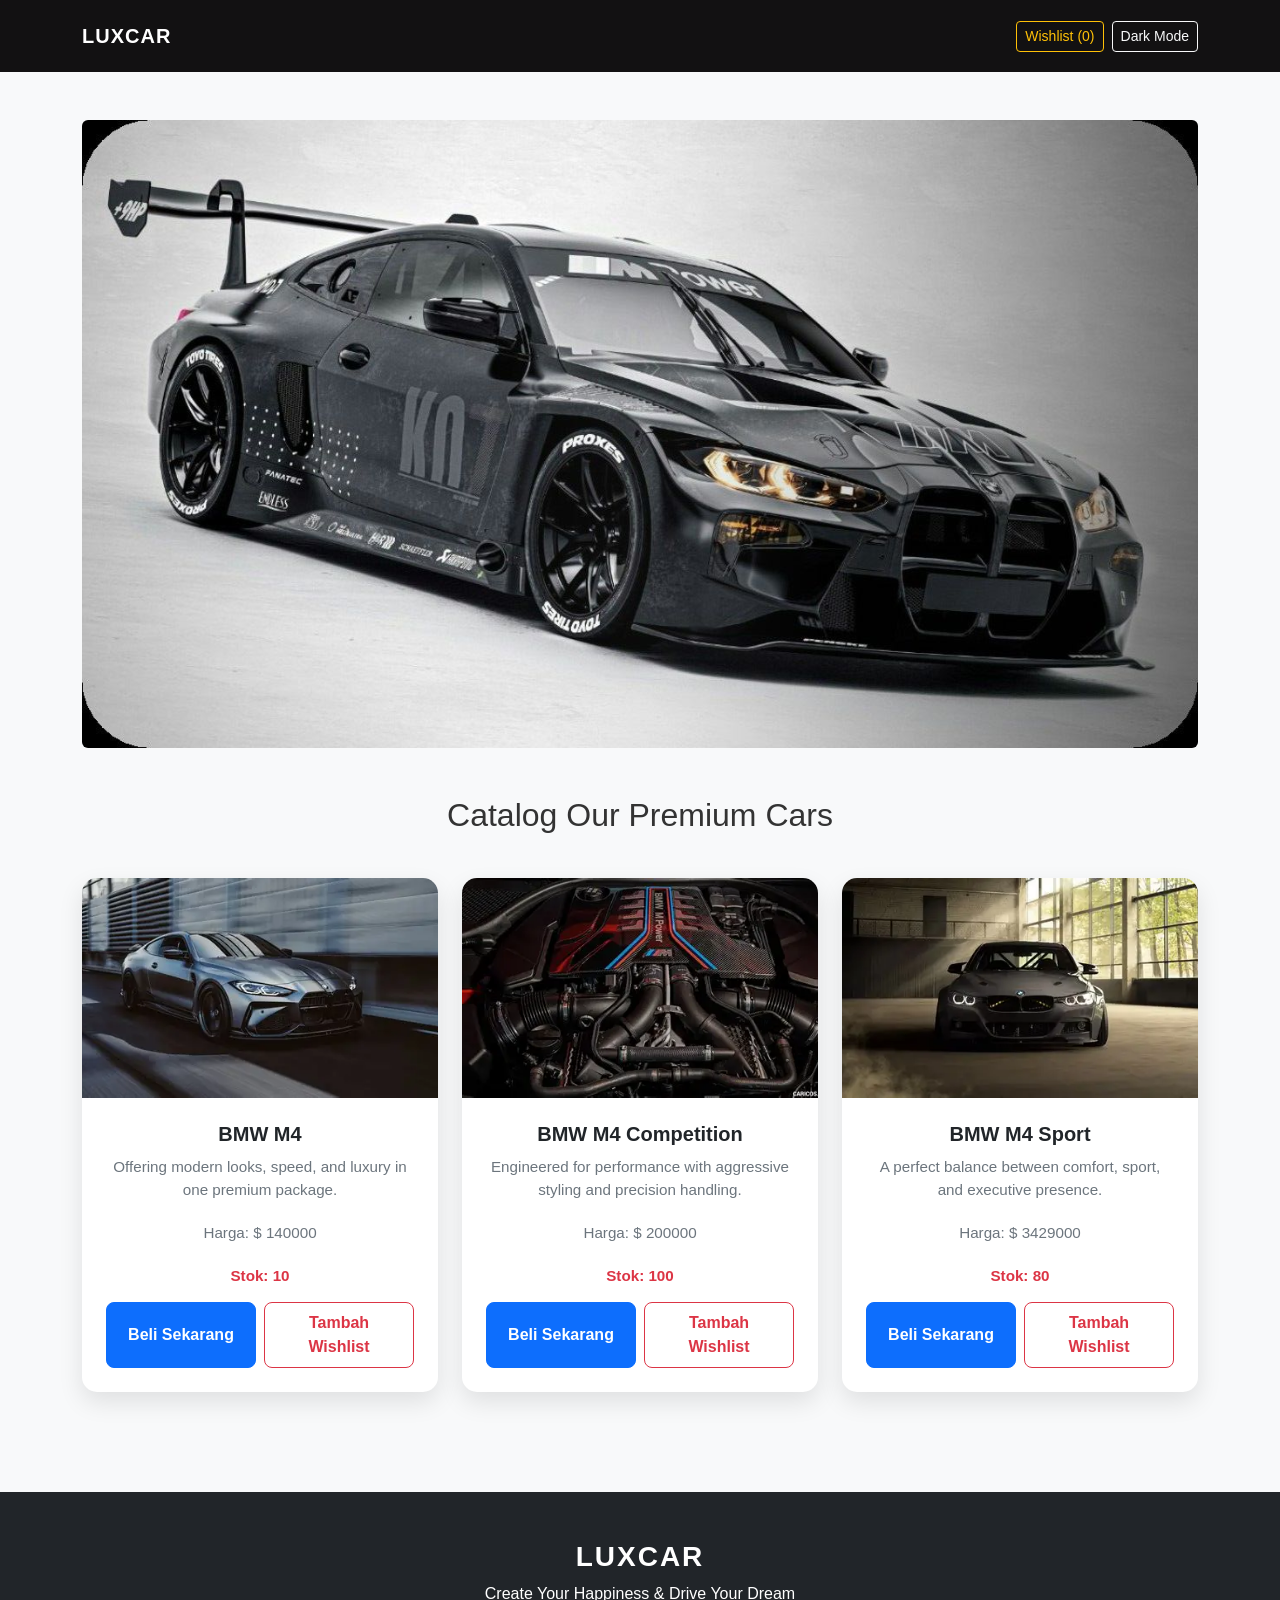
==== Latihan/index.html @ f3a3eea9 "update latihan week 1" ====
<!DOCTYPE html>
<html lang="en">
<head>
    <meta charset="UTF-8">
    <title>Premium Car Catalog</title>
    <meta name="viewport" content="width=device-width, initial-scale=1.0">

    <!-- Bootstrap -->
    <link href="https://cdn.jsdelivr.net/npm/bootstrap@5.3.3/dist/css/bootstrap.min.css" rel="stylesheet">
    <link rel="stylesheet" href="style.css">
</head>
<body>

    <nav class="navbar navbar-expand-lg">
        <div class="container">
            <a class="navbar-brand" href="#">LUXCAR</a>

            <button
                class="navbar-toggler"
                type="button"
                data-bs-toggle="collapse"
                data-bs-target="#navbarNav"
            >
                <span class="navbar-toggler-icon"></span>
            </button>
            <div class="collapse navbar-collapse justify-content-end" id="navbarNav">
                <button class="btn btn-outline-warning btn-sm me-2" data-bs-toggle="modal" data-bs-target="#wishlistModal">
                    Wishlist (<span id="wishlist-count">0</span>)
                </button>
            <button id="btn-theme" class="btn btn-outline-light btn-sm"> Dark Mode</button>
        </div>
    </nav>

<!-- ===== HERO SECTION ===== -->
<section class="container my-5 text-center">
    <img src="asset/BMW M4 GT3.jpg" alt="BMW M4 GT3" class="img-fluid rounded">
</section>

<!-- ===== CATALOG SECTION ===== -->
<main class="container mb-5">
    <h2 class="text-center mb-4">Catalog Our Premium Cars</h2>
    <div class="row g-4" id="catalog-mobil">
        <div class="col-md-4">
            <div class="card h-100">
                <img src="asset/BMW 1.webp" class="card-img-top" alt="BMW M4">
                <div class="card-body">
                    <h5 class="card-title">BMW M4</h5>
                    <p class="card-text">
                        Offering modern looks, speed, and luxury in one premium package.
                    </p>
                    <p class="card-text harga-text">Harga: $ 140000</p>
                    <p class="card-text stok-text">Stok: 10</p>
                    <div class="d-flex justify-content-between">
                        <button class="btn btn-primary btn-detail w-50 me-2">Beli Sekarang</button>
                        <button class="btn btn-outline-danger btn-wishlist w-50">Tambah Wishlist</button>
                    </div>
                </div>
            </div>
        </div>

        <div class="col-md-4">
            <div class="card h-100">
                <img src="asset/BMW 2.webp" class="card-img-top" alt="BMW M4 Variant">
                <div class="card-body">
                    <h5 class="card-title">BMW M4 Competition</h5>
                    <p class="card-text">
                        Engineered for performance with aggressive styling and precision handling.
                    </p>
                    <p class="card-text harga-text">Harga: $ 200000</p>
                    <p class="card-text stok-text">Stok: 100</p>
                    <div class="d-flex justify-content-between">
                        <button class="btn btn-primary btn-detail w-50 me-2">Beli Sekarang</button>
                        <button class="btn btn-outline-danger btn-wishlist w-50">Tambah Wishlist</button>
                    </div>
                </div>
            </div>
        </div>

        <div class="col-md-4">
            <div class="card h-100">
                <img src="asset/BMW 3.webp" class="card-img-top" alt="BMW M4 Sport">
                <div class="card-body">
                    <h5 class="card-title">BMW M4 Sport</h5>
                    <p class="card-text">
                        A perfect balance between comfort, sport, and executive presence.
                    </p>
                    <p class="card-text harga-text">Harga: $ 3429000</p>
                    <p class="card-text stok-text">Stok: 80</p>
                    <div class="d-flex justify-content-between">
                        <button class="btn btn-primary btn-detail w-50 me-2">Beli Sekarang</button>
                        <button class="btn btn-outline-danger btn-wishlist w-50">Tambah Wishlist</button>
                    </div>
                </div>
            </div>
        </div>

    </div>
</main>
<div class="modal fade" id="wishlistModal" tabindex="-1" aria-hidden="true">
    <div class="modal-dialog">
        <div class="modal-content">
            <div class="modal-header">
                <h5 class="modal-title">My Wishlist</h5>
                <button type="button" class="btn-close" data-bs-dismiss="modal" aria-label="Close"></button>
            </div>
            <div class="modal-body">
                <ul id="wishlist-list" class="list-group">
                    </ul>
            </div>
        </div>
    </div>
</div>
<!-- ===== FOOTER ===== -->
<footer class="bg-dark text-white text-center py-5">
    <div class="container">
        <h3>LUXCAR</h3>
        <p>Create Your Happiness & Drive Your Dream</p>
    </div>
</footer>

<script src="https://cdn.jsdelivr.net/npm/bootstrap@5.3.3/dist/js/bootstrap.bundle.min.js"></script>
<script src="script.js"></script>
</body>
</html>
---- Latihan/style.css ----
/* ==========================================================================
   1. VARIABLES & RESET
   ========================================================================== */
:root {
    --primary-red: #dc3545;
    --dark-bg: #121212;
    --dark-card: #2c2c2c;
    --light-bg: #f8f9fa;
    --transition: all 0.4s ease;
}

* {
    box-sizing: border-box;
}

body {
    font-family: 'Segoe UI', Roboto, Arial, sans-serif;
    background-color: var(--light-bg);
    color: #333;
    margin: 0;
    transition: var(--transition);
}

/* ==========================================================================
   2. NAVIGATION (NAVBAR)
   ========================================================================== */
.navbar {
    background-color: #121112; /* Warna Hitam Pekat */
    padding: 1rem 0;
    transition: var(--transition);
}

.navbar-brand {
    color: #fff !important;
    font-weight: 800;
    letter-spacing: 1px;
    text-transform: uppercase;
}

.nav-link {
    color: rgba(255,255,255,0.8) !important;
}

/* ==========================================================================
   3. HERO SECTION
   ========================================================================== */
.hero-section {
    width: 100%;
    height: 450px;
    overflow: hidden;
    position: relative;
    margin-bottom: 50px;
}

.hero-section img {
    width: 100%;
    height: 100%;
    object-fit: cover;
    filter: brightness(0.8);
    transition: var(--transition);
}

.hero-section:hover img {
    filter: brightness(1);
}

/* ==========================================================================
   4. CATALOG & CARDS
   ========================================================================== */
#catalog-mobil {
    padding: 20px 0;
}

.card {
    border: none;
    border-radius: 15px;
    background-color: #fff;
    box-shadow: 0 10px 25px rgba(0,0,0,0.1);
    transition: var(--transition);
    height: 100%;
}

.card:hover {
    transform: translateY(-10px);
    box-shadow: 0 15px 35px rgba(0,0,0,0.2);
}

.card-img-top {
    height: 220px;
    object-fit: cover;
    border-top-left-radius: 15px;
    border-top-right-radius: 15px;
}

.card-body {
    padding: 1.5rem;
    text-align: center;
}

.card-title {
    font-weight: 700;
    font-size: 1.25rem;
    margin-bottom: 10px;
}

.card-text {
    color: #6c757d;
    font-size: 0.95rem;
    margin-bottom: 20px;
}

.stok-text {
    font-weight: bold;
    color: var(--primary-red);
    margin-bottom: 15px;
}

/* Buttons inside card */
.btn-detail, .btn-wishlist {
    border-radius: 8px;
    padding: 8px 15px;
    font-weight: 600;
    transition: var(--transition);
}

/* ==========================================================================
   5. MODALS & FORMS
   ========================================================================== */
.modal-content {
    border-radius: 20px;
    border: none;
}

.list-group-item {
    border-radius: 10px;
    margin-bottom: 5px;
    border: 1px solid #eee;
}

/* ==========================================================================
   6. FOOTER
   ========================================================================== */
footer {
    background-color: #222;
    color: #fff;
    padding: 60px 0;
    margin-top: 80px;
}

footer h3 {
    font-weight: 800;
    letter-spacing: 2px;
}

/* ==========================================================================
   7. DARK MODE (REFINED)
   ========================================================================== */
body.dark-mode {
    background-color: var(--dark-bg);
    color: #f1f1f1;
}

body.dark-mode .navbar {
    background-color: #000;
    border-bottom: 1px solid #333;
}

body.dark-mode .card {
    background-color: var(--dark-card);
    color: #fff;
    box-shadow: 0 10px 25px rgba(0,0,0,0.5);
}

body.dark-mode .card-text {
    color: #bbb;
}

body.dark-mode .modal-content {
    background-color: var(--dark-card);
    color: #fff;
}

body.dark-mode .list-group-item {
    background-color: #333;
    color: #fff;
    border-color: #444;
}

body.dark-mode .form-control {
    background-color: #444;
    color: #fff;
    border: 1px solid #555;
}

body.dark-mode .btn-close {
    filter: invert(1);
}

/* ==========================================================================
   8. UTILITIES
   ========================================================================== */
.pictslide {
    max-width: 100%;
    height: auto;
    border-radius: 15px;
}
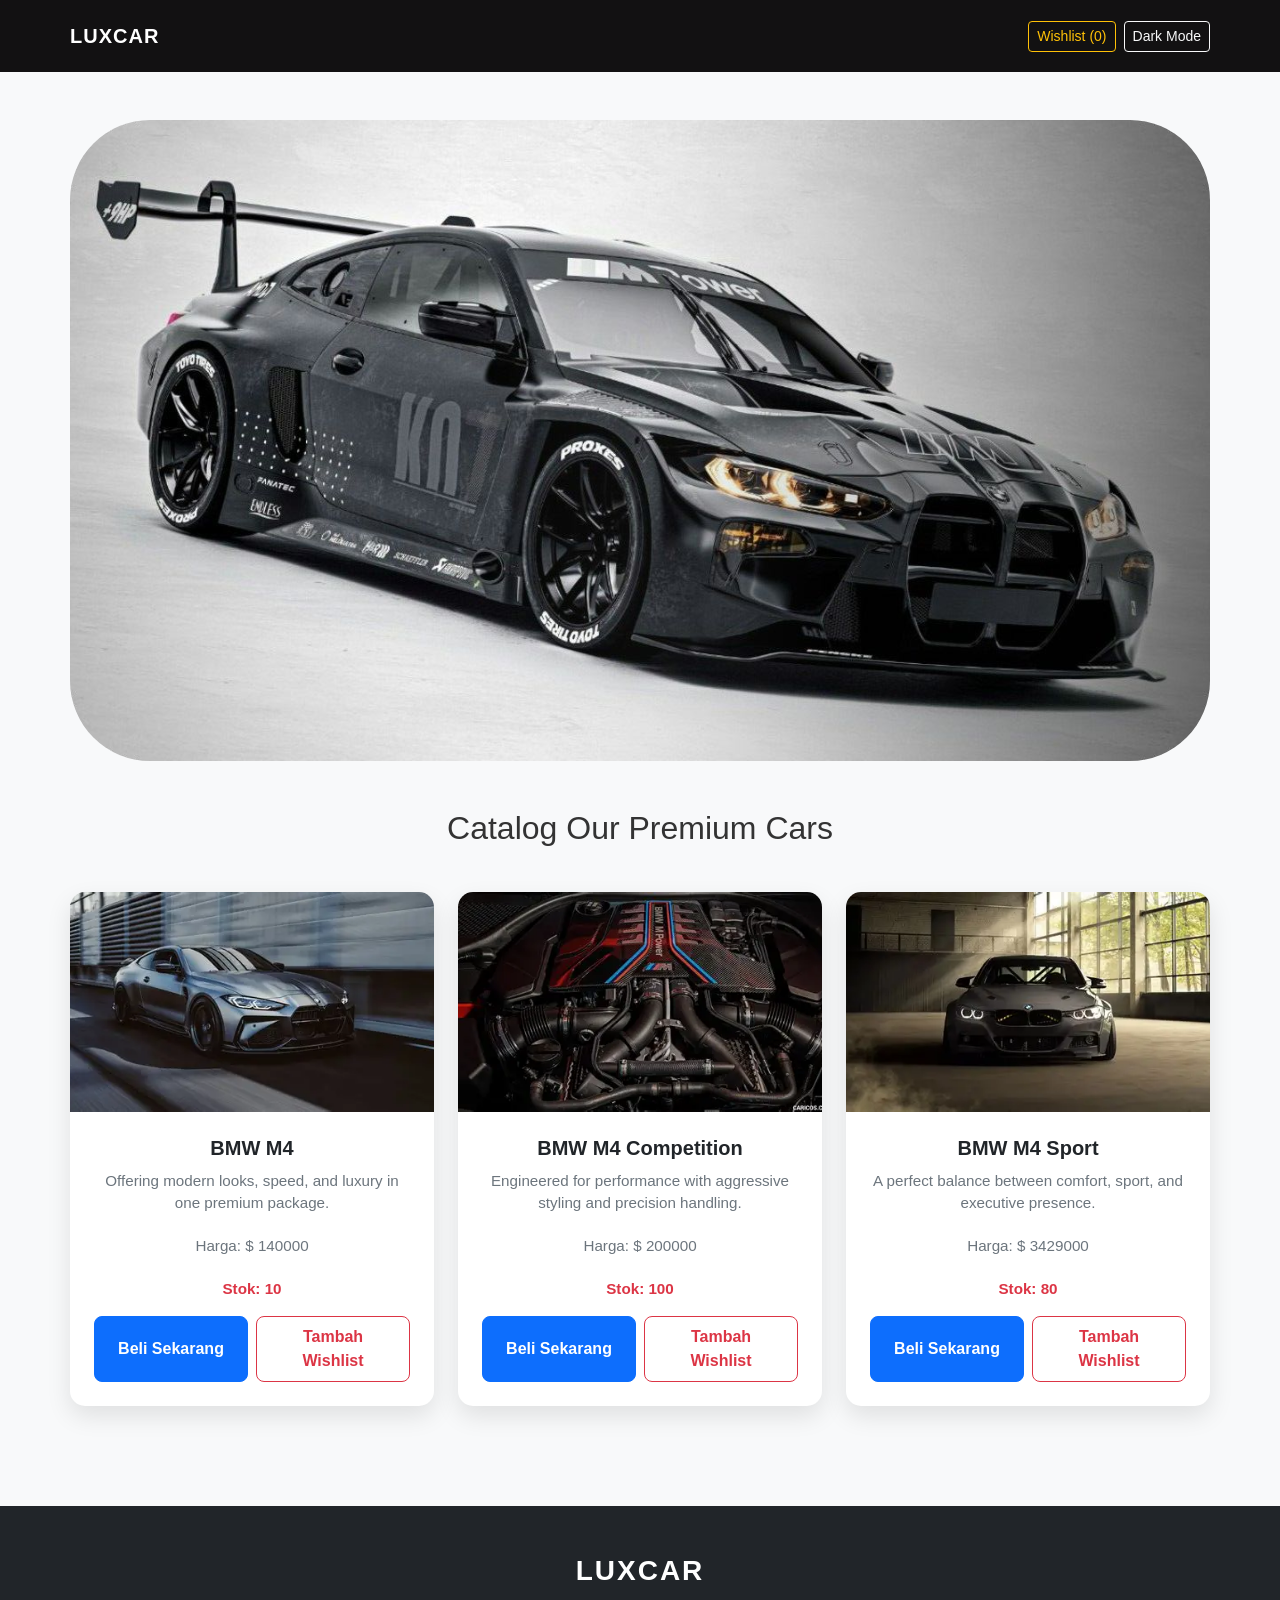
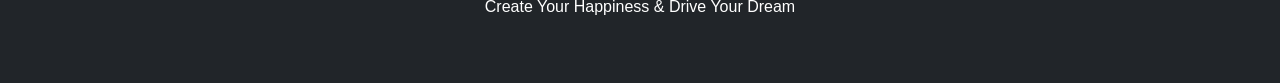
==== commit 1b56f6ab: "update script js for feature wishlist" ====
--- a/Latihan/index.html
+++ b/Latihan/index.html
@@ -5,9 +5,8 @@
     <title>Premium Car Catalog</title>
     <meta name="viewport" content="width=device-width, initial-scale=1.0">
 
-    <!-- Bootstrap -->
     <link href="https://cdn.jsdelivr.net/npm/bootstrap@5.3.3/dist/css/bootstrap.min.css" rel="stylesheet">
-    <link rel="stylesheet" href="style.css">
+    <link rel="stylesheet" href="css/style.css">
 </head>
 <body>
 
@@ -31,9 +30,10 @@
         </div>
     </nav>
 
-<!-- ===== HERO SECTION ===== -->
-<section class="container my-5 text-center">
-    <img src="asset/BMW M4 GT3.jpg" alt="BMW M4 GT3" class="img-fluid rounded">
+<section class="my-5">
+    <div class="hero-wrapper container">
+        <img src="asset/BMW M4 GT3.jpg" alt="BMW M4 GT3" class="img-fluid hero-img">
+    </div>
 </section>
 
 <!-- ===== CATALOG SECTION ===== -->
@@ -110,6 +110,7 @@
         </div>
     </div>
 </div>
+
 <!-- ===== FOOTER ===== -->
 <footer class="bg-dark text-white text-center py-5">
     <div class="container">
@@ -119,6 +120,6 @@
 </footer>
 
 <script src="https://cdn.jsdelivr.net/npm/bootstrap@5.3.3/dist/js/bootstrap.bundle.min.js"></script>
-<script src="script.js"></script>
+<script src="js/script.js"></script>
 </body>
 </html>
--- a/Latihan/css/style.css
+++ b/Latihan/css/style.css
@@ -0,0 +1,216 @@
+/* ==========================================================================
+   1. VARIABLES & RESET
+   ========================================================================== */
+:root {
+    --primary-red: #dc3545;
+    --dark-bg: #121212;
+    --dark-card: #2c2c2c;
+    --light-bg: #f8f9fa;
+    --transition: all 0.4s ease;
+}
+
+* {
+    box-sizing: border-box;
+}
+
+body {
+    font-family: 'Segoe UI', Roboto, Arial, sans-serif;
+    background-color: var(--light-bg);
+    color: #333;
+    margin: 0;
+    transition: var(--transition);
+}
+
+/* ==========================================================================
+   2. NAVIGATION (NAVBAR)
+   ========================================================================== */
+.navbar {
+    background-color: #121112; /* Warna Hitam Pekat */
+    padding: 1rem 0;
+    transition: var(--transition);
+}
+
+.navbar-brand {
+    color: #fff !important;
+    font-weight: 800;
+    letter-spacing: 1px;
+    text-transform: uppercase;
+}
+
+.nav-link {
+    color: rgba(255,255,255,0.8) !important;
+}
+
+/* ==========================================================================
+   3. HERO SECTION
+   ========================================================================== */
+.hero-section {
+    width: 100%;
+    height: 450px;
+    overflow: hidden;
+    position: relative;
+    margin-bottom: 50px;
+}
+
+.hero-section img {
+    width: 100%;
+    height: 100%;
+    object-fit: cover;
+    filter: brightness(0.8);
+    transition: var(--transition);
+}
+
+.hero-section:hover img {
+    filter: brightness(1);
+}
+
+/* ==========================================================================
+   4. CATALOG & CARDS
+   ========================================================================== */
+#catalog-mobil {
+    padding: 20px 0;
+}
+
+.card {
+    border: none;
+    border-radius: 15px;
+    background-color: #fff;
+    box-shadow: 0 10px 25px rgba(0,0,0,0.1);
+    transition: var(--transition);
+    height: 100%;
+}
+
+.card:hover {
+    transform: translateY(-10px);
+    box-shadow: 0 15px 35px rgba(0,0,0,0.2);
+}
+
+.card-img-top {
+    height: 220px;
+    object-fit: cover;
+    border-top-left-radius: 15px;
+    border-top-right-radius: 15px;
+}
+
+.card-body {
+    padding: 1.5rem;
+    text-align: center;
+}
+
+.card-title {
+    font-weight: 700;
+    font-size: 1.25rem;
+    margin-bottom: 10px;
+}
+
+.card-text {
+    color: #6c757d;
+    font-size: 0.95rem;
+    margin-bottom: 20px;
+}
+
+.stok-text {
+    font-weight: bold;
+    color: var(--primary-red);
+    margin-bottom: 15px;
+}
+
+/* Buttons inside card */
+.btn-detail, .btn-wishlist {
+    border-radius: 8px;
+    padding: 8px 15px;
+    font-weight: 600;
+    transition: var(--transition);
+}
+
+/* ==========================================================================
+   5. MODALS & FORMS
+   ========================================================================== */
+.modal-content {
+    border-radius: 20px;
+    border: none;
+}
+
+.list-group-item {
+    border-radius: 10px;
+    margin-bottom: 5px;
+    border: 1px solid #eee;
+}
+
+/* ==========================================================================
+   6. FOOTER
+   ========================================================================== */
+footer {
+    background-color: #222;
+    color: #fff;
+    padding: 60px 0;
+    margin-top: 80px;
+}
+
+footer h3 {
+    font-weight: 800;
+    letter-spacing: 2px;
+}
+
+/* ==========================================================================
+   7. DARK MODE (REFINED)
+   ========================================================================== */
+body.dark-mode {
+    background-color: var(--dark-bg);
+    color: #f1f1f1;
+}
+
+body.dark-mode .navbar {
+    background-color: #000;
+    border-bottom: 1px solid #333;
+}
+
+body.dark-mode .card {
+    background-color: var(--dark-card);
+    color: #fff;
+    box-shadow: 0 10px 25px rgba(0,0,0,0.5);
+}
+
+body.dark-mode .card-text {
+    color: #bbb;
+}
+
+body.dark-mode .modal-content {
+    background-color: var(--dark-card);
+    color: #fff;
+}
+
+body.dark-mode .list-group-item {
+    background-color: #333;
+    color: #fff;
+    border-color: #444;
+}
+
+body.dark-mode .form-control {
+    background-color: #444;
+    color: #fff;
+    border: 1px solid #555;
+}
+
+body.dark-mode .btn-close {
+    filter: invert(1);
+}
+
+/* ==========================================================================
+   8. UTILITIES
+   ========================================================================== */
+.pictslide {
+    max-width: 100%;
+    height: auto;
+    border-radius: 15px;
+}
+
+.hero-wrapper {
+    border-radius: 80px;
+    overflow: hidden; 
+}
+
+.container {
+    padding-left: 0;
+    padding-right: 0;
+}
